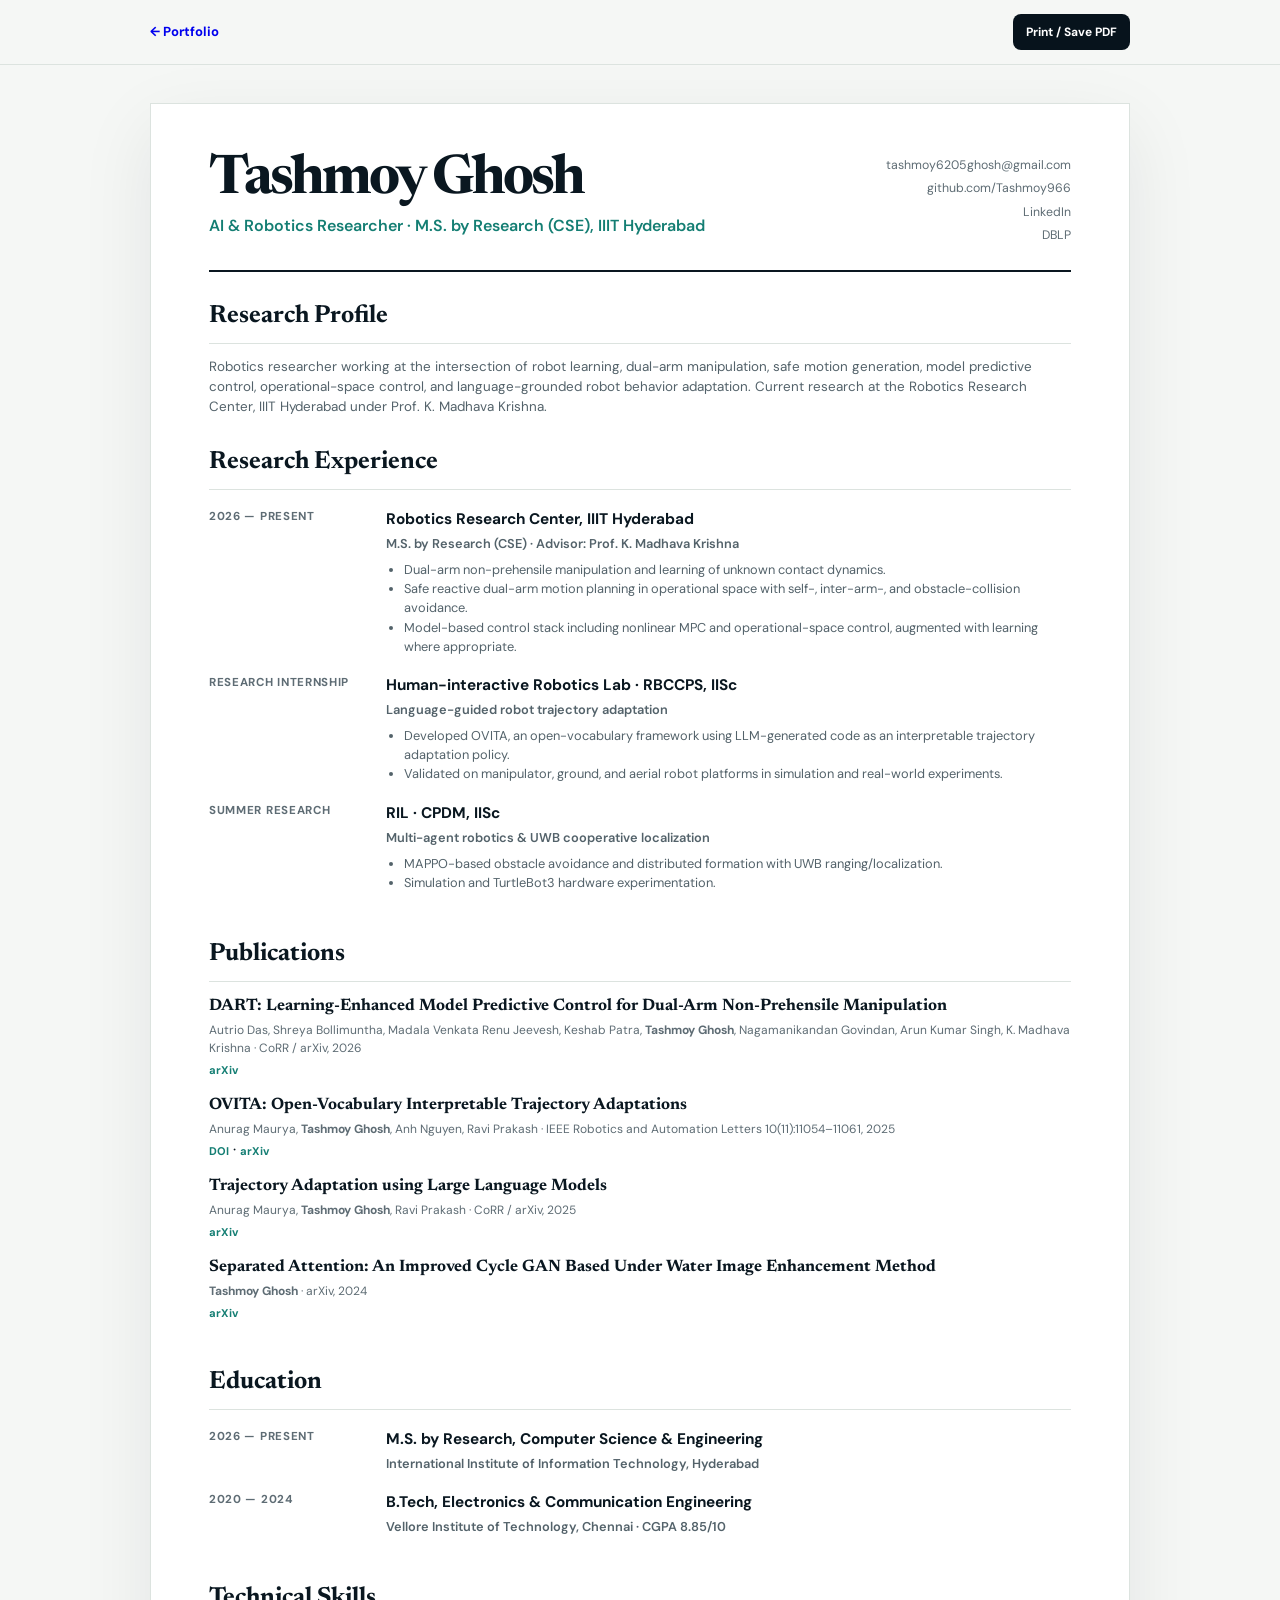
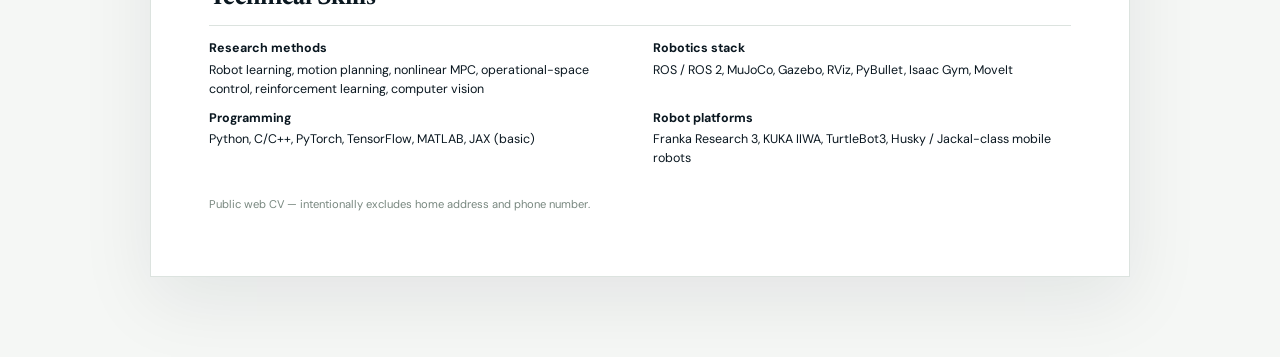
==== cv.html @ d4a2280a "Update portfolio" ====
<!doctype html><html lang="en"><head><meta charset="utf-8"><meta name="viewport" content="width=device-width,initial-scale=1"><meta name="robots" content="noindex"><title>CV | Tashmoy Ghosh</title><link rel="preconnect" href="https://fonts.googleapis.com"><link rel="preconnect" href="https://fonts.gstatic.com" crossorigin><link href="https://fonts.googleapis.com/css2?family=DM+Sans:wght@400;500;600;700&family=Newsreader:opsz,wght@6..72,500;6..72,600&display=swap" rel="stylesheet"><style>
:root{--ink:#0a1720;--muted:#5e6c74;--line:#dce3df;--accent:#147e73;--paper:#f5f7f5}*{box-sizing:border-box}body{margin:0;background:var(--paper);color:var(--ink);font-family:"DM Sans",sans-serif;line-height:1.5}.bar{position:sticky;top:0;background:rgba(245,247,245,.92);backdrop-filter:blur(12px);border-bottom:1px solid var(--line);z-index:5}.bar-inner{width:min(calc(100% - 32px),980px);height:64px;margin:auto;display:flex;align-items:center;justify-content:space-between}.bar a{text-decoration:none;font-size:.82rem;font-weight:700}.bar button{border:0;background:#07131c;color:white;border-radius:8px;padding:10px 13px;font:700 .75rem "DM Sans";cursor:pointer}.page{width:min(calc(100% - 32px),980px);margin:38px auto 80px;background:white;border:1px solid var(--line);padding:52px 58px;box-shadow:0 24px 70px rgba(10,23,32,.08)}header{display:grid;grid-template-columns:1fr auto;gap:25px;border-bottom:2px solid var(--ink);padding-bottom:25px}h1,h2{font-family:"Newsreader",serif}h1{font-size:3.4rem;letter-spacing:-.055em;margin:0;line-height:.9}.role{font-weight:600;color:var(--accent);margin-top:9px}.links{text-align:right;font-size:.77rem;display:grid;gap:5px}.links a{text-decoration:none;color:var(--muted)}section{padding:26px 0 0}h2{font-size:1.55rem;margin:0 0 13px;border-bottom:1px solid var(--line);padding-bottom:8px}.entry{display:grid;grid-template-columns:155px 1fr;gap:22px;margin:18px 0}.when{font-size:.72rem;color:var(--muted);font-weight:700;text-transform:uppercase;letter-spacing:.06em}.entry h3{font-size:.96rem;margin:0 0 3px}.meta{color:var(--accent);font-size:.77rem;font-weight:600;margin:0 0 6px}.entry p,.entry li{font-size:.8rem;color:#53626a}.entry p{margin:0}.entry ul{margin:7px 0 0;padding-left:18px}.pub{margin:14px 0}.pub h3{font-family:"Newsreader",serif;font-size:1.04rem;line-height:1.25;margin:0 0 4px}.pub p{font-size:.75rem;color:var(--muted);margin:0}.pub a{font-size:.7rem;color:var(--accent);font-weight:700;text-decoration:none}.grid{display:grid;grid-template-columns:1fr 1fr;gap:10px 26px}.grid div{font-size:.78rem}.grid strong{display:block;margin-bottom:3px}.note{font-size:.7rem;color:#78877f;margin-top:28px}@media(max-width:700px){.page{padding:32px 24px}.entry{grid-template-columns:1fr;gap:4px}.grid{grid-template-columns:1fr}header{grid-template-columns:1fr}.links{text-align:left}}@media print{body{background:white}.bar{display:none}.page{margin:0 auto;border:0;box-shadow:none;padding:20px 24px;width:100%}.note{display:none}section{break-inside:avoid}}
</style></head><body><div class="bar"><div class="bar-inner"><a href="index.html">← Portfolio</a><button onclick="window.print()">Print / Save PDF</button></div></div><main class="page"><header><div><h1>Tashmoy Ghosh</h1><div class="role">AI &amp; Robotics Researcher · M.S. by Research (CSE), IIIT Hyderabad</div></div><div class="links"><a href="mailto:tashmoy6205ghosh@gmail.com">tashmoy6205ghosh@gmail.com</a><a href="https://github.com/Tashmoy966">github.com/Tashmoy966</a><a href="https://www.linkedin.com/in/tashmoy-ghosh-81ab42217/">LinkedIn</a><a href="https://dblp.org/pid/375/3128">DBLP</a></div></header>
<section><h2>Research Profile</h2><p style="font-size:.84rem;color:#53626a;margin:0">Robotics researcher working at the intersection of robot learning, dual-arm manipulation, safe motion generation, model predictive control, operational-space control, and language-grounded robot behavior adaptation. Current research at the Robotics Research Center, IIIT Hyderabad under Prof. K. Madhava Krishna.</p></section>
<section><h2>Research Experience</h2><div class="entry"><div class="when">2026 — Present</div><div><h3>Robotics Research Center, IIIT Hyderabad</h3><p class="meta">M.S. by Research (CSE) · Advisor: Prof. K. Madhava Krishna</p><ul><li>Dual-arm non-prehensile manipulation and learning of unknown contact dynamics.</li><li>Safe reactive dual-arm motion planning in operational space with self-, inter-arm-, and obstacle-collision avoidance.</li><li>Model-based control stack including nonlinear MPC and operational-space control, augmented with learning where appropriate.</li></ul></div></div><div class="entry"><div class="when">Research internship</div><div><h3>Human-interactive Robotics Lab · RBCCPS, IISc</h3><p class="meta">Language-guided robot trajectory adaptation</p><ul><li>Developed OVITA, an open-vocabulary framework using LLM-generated code as an interpretable trajectory adaptation policy.</li><li>Validated on manipulator, ground, and aerial robot platforms in simulation and real-world experiments.</li></ul></div></div><div class="entry"><div class="when">Summer research</div><div><h3>RIL · CPDM, IISc</h3><p class="meta">Multi-agent robotics &amp; UWB cooperative localization</p><ul><li>MAPPO-based obstacle avoidance and distributed formation with UWB ranging/localization.</li><li>Simulation and TurtleBot3 hardware experimentation.</li></ul></div></div></section>
<section><h2>Publications</h2><div class="pub"><h3>DART: Learning-Enhanced Model Predictive Control for Dual-Arm Non-Prehensile Manipulation</h3><p>Autrio Das, Shreya Bollimuntha, Madala Venkata Renu Jeevesh, Keshab Patra, <strong>Tashmoy Ghosh</strong>, Nagamanikandan Govindan, Arun Kumar Singh, K. Madhava Krishna · CoRR / arXiv, 2026</p><a href="https://arxiv.org/abs/2604.17833">arXiv</a></div><div class="pub"><h3>OVITA: Open-Vocabulary Interpretable Trajectory Adaptations</h3><p>Anurag Maurya, <strong>Tashmoy Ghosh</strong>, Anh Nguyen, Ravi Prakash · IEEE Robotics and Automation Letters 10(11):11054–11061, 2025</p><a href="https://doi.org/10.1109/LRA.2025.3606309">DOI</a> · <a href="https://arxiv.org/abs/2508.17260">arXiv</a></div><div class="pub"><h3>Trajectory Adaptation using Large Language Models</h3><p>Anurag Maurya, <strong>Tashmoy Ghosh</strong>, Ravi Prakash · CoRR / arXiv, 2025</p><a href="https://arxiv.org/abs/2504.12755">arXiv</a></div><div class="pub"><h3>Separated Attention: An Improved Cycle GAN Based Under Water Image Enhancement Method</h3><p><strong>Tashmoy Ghosh</strong> · arXiv, 2024</p><a href="https://arxiv.org/abs/2404.07649">arXiv</a></div></section>
<section><h2>Education</h2><div class="entry"><div class="when">2026 — Present</div><div><h3>M.S. by Research, Computer Science &amp; Engineering</h3><p class="meta">International Institute of Information Technology, Hyderabad</p></div></div><div class="entry"><div class="when">2020 — 2024</div><div><h3>B.Tech, Electronics &amp; Communication Engineering</h3><p class="meta">Vellore Institute of Technology, Chennai · CGPA 8.85/10</p></div></div></section>
<section><h2>Technical Skills</h2><div class="grid"><div><strong>Research methods</strong>Robot learning, motion planning, nonlinear MPC, operational-space control, reinforcement learning, computer vision</div><div><strong>Robotics stack</strong>ROS / ROS 2, MuJoCo, Gazebo, RViz, PyBullet, Isaac Gym, MoveIt</div><div><strong>Programming</strong>Python, C/C++, PyTorch, TensorFlow, MATLAB, JAX (basic)</div><div><strong>Robot platforms</strong>Franka Research 3, KUKA IIWA, TurtleBot3, Husky / Jackal-class mobile robots</div></div></section><p class="note">Public web CV — intentionally excludes home address and phone number.</p></main></body></html>
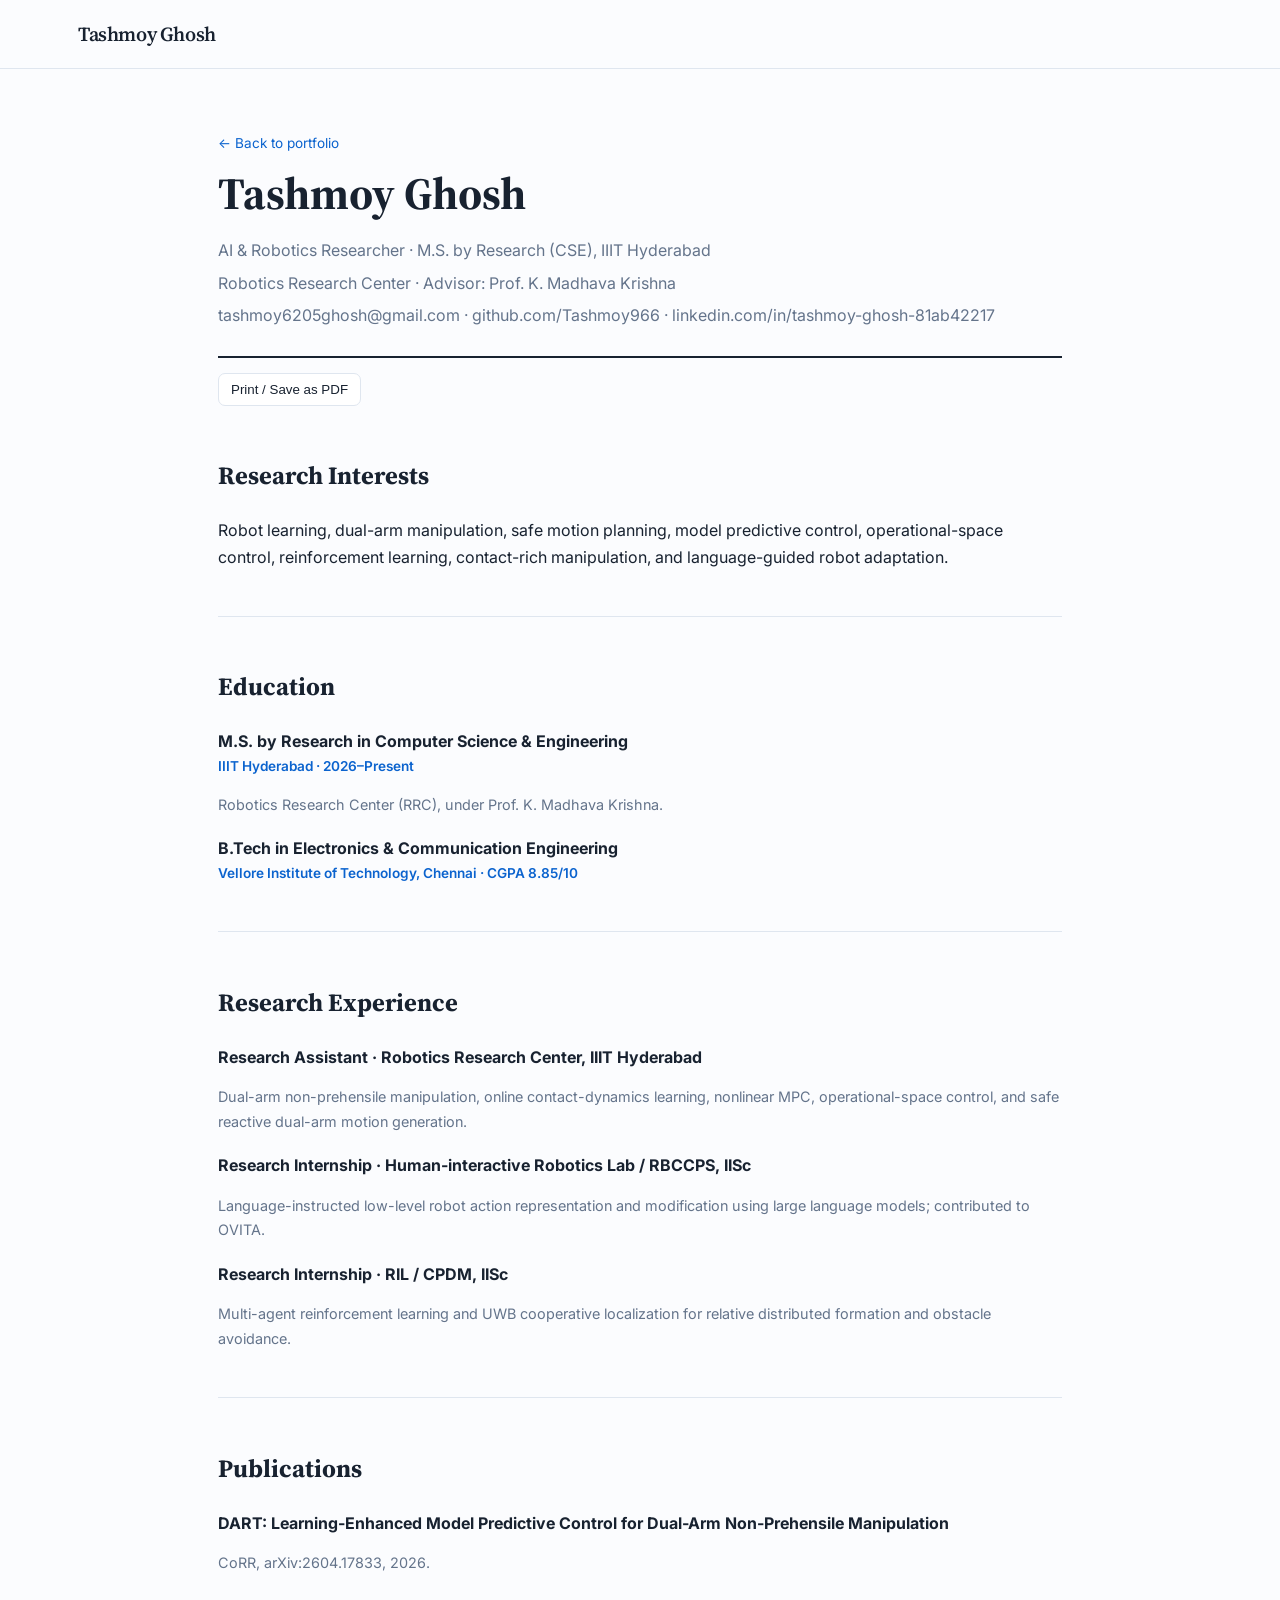
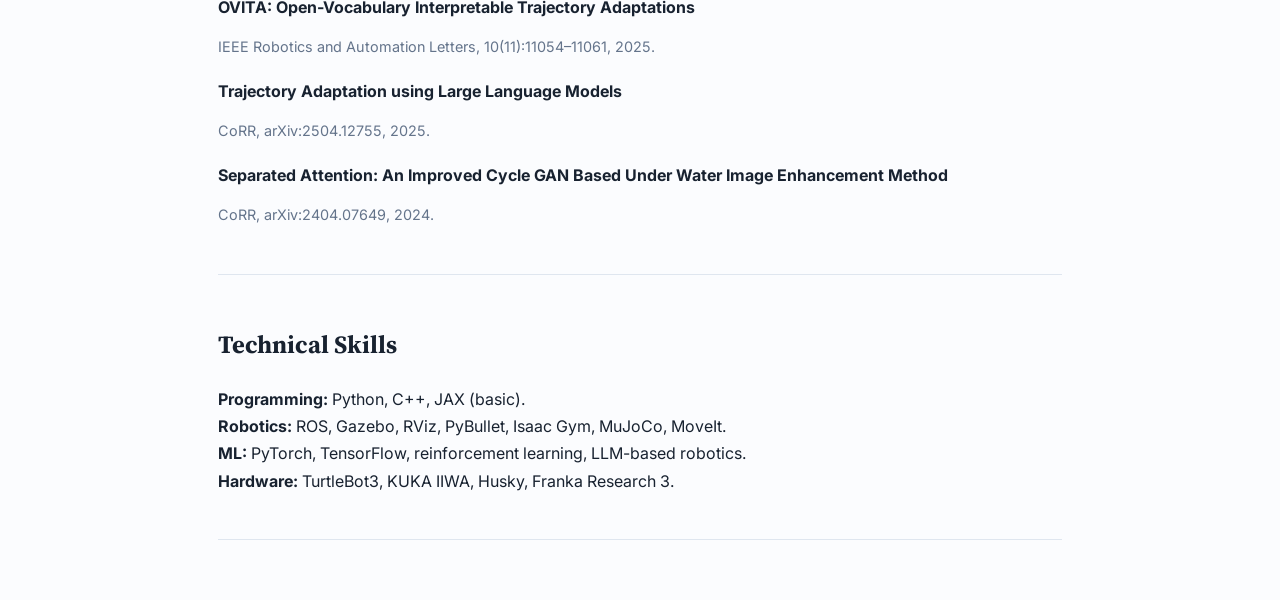
==== commit a1f461ec: "Redesign academic research portfolio" ====
--- a/cv.html
+++ b/cv.html
@@ -1,8 +1,8 @@
-<!doctype html><html lang="en"><head><meta charset="utf-8"><meta name="viewport" content="width=device-width,initial-scale=1"><meta name="robots" content="noindex"><title>CV | Tashmoy Ghosh</title><link rel="preconnect" href="https://fonts.googleapis.com"><link rel="preconnect" href="https://fonts.gstatic.com" crossorigin><link href="https://fonts.googleapis.com/css2?family=DM+Sans:wght@400;500;600;700&family=Newsreader:opsz,wght@6..72,500;6..72,600&display=swap" rel="stylesheet"><style>
-:root{--ink:#0a1720;--muted:#5e6c74;--line:#dce3df;--accent:#147e73;--paper:#f5f7f5}*{box-sizing:border-box}body{margin:0;background:var(--paper);color:var(--ink);font-family:"DM Sans",sans-serif;line-height:1.5}.bar{position:sticky;top:0;background:rgba(245,247,245,.92);backdrop-filter:blur(12px);border-bottom:1px solid var(--line);z-index:5}.bar-inner{width:min(calc(100% - 32px),980px);height:64px;margin:auto;display:flex;align-items:center;justify-content:space-between}.bar a{text-decoration:none;font-size:.82rem;font-weight:700}.bar button{border:0;background:#07131c;color:white;border-radius:8px;padding:10px 13px;font:700 .75rem "DM Sans";cursor:pointer}.page{width:min(calc(100% - 32px),980px);margin:38px auto 80px;background:white;border:1px solid var(--line);padding:52px 58px;box-shadow:0 24px 70px rgba(10,23,32,.08)}header{display:grid;grid-template-columns:1fr auto;gap:25px;border-bottom:2px solid var(--ink);padding-bottom:25px}h1,h2{font-family:"Newsreader",serif}h1{font-size:3.4rem;letter-spacing:-.055em;margin:0;line-height:.9}.role{font-weight:600;color:var(--accent);margin-top:9px}.links{text-align:right;font-size:.77rem;display:grid;gap:5px}.links a{text-decoration:none;color:var(--muted)}section{padding:26px 0 0}h2{font-size:1.55rem;margin:0 0 13px;border-bottom:1px solid var(--line);padding-bottom:8px}.entry{display:grid;grid-template-columns:155px 1fr;gap:22px;margin:18px 0}.when{font-size:.72rem;color:var(--muted);font-weight:700;text-transform:uppercase;letter-spacing:.06em}.entry h3{font-size:.96rem;margin:0 0 3px}.meta{color:var(--accent);font-size:.77rem;font-weight:600;margin:0 0 6px}.entry p,.entry li{font-size:.8rem;color:#53626a}.entry p{margin:0}.entry ul{margin:7px 0 0;padding-left:18px}.pub{margin:14px 0}.pub h3{font-family:"Newsreader",serif;font-size:1.04rem;line-height:1.25;margin:0 0 4px}.pub p{font-size:.75rem;color:var(--muted);margin:0}.pub a{font-size:.7rem;color:var(--accent);font-weight:700;text-decoration:none}.grid{display:grid;grid-template-columns:1fr 1fr;gap:10px 26px}.grid div{font-size:.78rem}.grid strong{display:block;margin-bottom:3px}.note{font-size:.7rem;color:#78877f;margin-top:28px}@media(max-width:700px){.page{padding:32px 24px}.entry{grid-template-columns:1fr;gap:4px}.grid{grid-template-columns:1fr}header{grid-template-columns:1fr}.links{text-align:left}}@media print{body{background:white}.bar{display:none}.page{margin:0 auto;border:0;box-shadow:none;padding:20px 24px;width:100%}.note{display:none}section{break-inside:avoid}}
-</style></head><body><div class="bar"><div class="bar-inner"><a href="index.html">← Portfolio</a><button onclick="window.print()">Print / Save PDF</button></div></div><main class="page"><header><div><h1>Tashmoy Ghosh</h1><div class="role">AI &amp; Robotics Researcher · M.S. by Research (CSE), IIIT Hyderabad</div></div><div class="links"><a href="mailto:tashmoy6205ghosh@gmail.com">tashmoy6205ghosh@gmail.com</a><a href="https://github.com/Tashmoy966">github.com/Tashmoy966</a><a href="https://www.linkedin.com/in/tashmoy-ghosh-81ab42217/">LinkedIn</a><a href="https://dblp.org/pid/375/3128">DBLP</a></div></header>
-<section><h2>Research Profile</h2><p style="font-size:.84rem;color:#53626a;margin:0">Robotics researcher working at the intersection of robot learning, dual-arm manipulation, safe motion generation, model predictive control, operational-space control, and language-grounded robot behavior adaptation. Current research at the Robotics Research Center, IIIT Hyderabad under Prof. K. Madhava Krishna.</p></section>
-<section><h2>Research Experience</h2><div class="entry"><div class="when">2026 — Present</div><div><h3>Robotics Research Center, IIIT Hyderabad</h3><p class="meta">M.S. by Research (CSE) · Advisor: Prof. K. Madhava Krishna</p><ul><li>Dual-arm non-prehensile manipulation and learning of unknown contact dynamics.</li><li>Safe reactive dual-arm motion planning in operational space with self-, inter-arm-, and obstacle-collision avoidance.</li><li>Model-based control stack including nonlinear MPC and operational-space control, augmented with learning where appropriate.</li></ul></div></div><div class="entry"><div class="when">Research internship</div><div><h3>Human-interactive Robotics Lab · RBCCPS, IISc</h3><p class="meta">Language-guided robot trajectory adaptation</p><ul><li>Developed OVITA, an open-vocabulary framework using LLM-generated code as an interpretable trajectory adaptation policy.</li><li>Validated on manipulator, ground, and aerial robot platforms in simulation and real-world experiments.</li></ul></div></div><div class="entry"><div class="when">Summer research</div><div><h3>RIL · CPDM, IISc</h3><p class="meta">Multi-agent robotics &amp; UWB cooperative localization</p><ul><li>MAPPO-based obstacle avoidance and distributed formation with UWB ranging/localization.</li><li>Simulation and TurtleBot3 hardware experimentation.</li></ul></div></div></section>
-<section><h2>Publications</h2><div class="pub"><h3>DART: Learning-Enhanced Model Predictive Control for Dual-Arm Non-Prehensile Manipulation</h3><p>Autrio Das, Shreya Bollimuntha, Madala Venkata Renu Jeevesh, Keshab Patra, <strong>Tashmoy Ghosh</strong>, Nagamanikandan Govindan, Arun Kumar Singh, K. Madhava Krishna · CoRR / arXiv, 2026</p><a href="https://arxiv.org/abs/2604.17833">arXiv</a></div><div class="pub"><h3>OVITA: Open-Vocabulary Interpretable Trajectory Adaptations</h3><p>Anurag Maurya, <strong>Tashmoy Ghosh</strong>, Anh Nguyen, Ravi Prakash · IEEE Robotics and Automation Letters 10(11):11054–11061, 2025</p><a href="https://doi.org/10.1109/LRA.2025.3606309">DOI</a> · <a href="https://arxiv.org/abs/2508.17260">arXiv</a></div><div class="pub"><h3>Trajectory Adaptation using Large Language Models</h3><p>Anurag Maurya, <strong>Tashmoy Ghosh</strong>, Ravi Prakash · CoRR / arXiv, 2025</p><a href="https://arxiv.org/abs/2504.12755">arXiv</a></div><div class="pub"><h3>Separated Attention: An Improved Cycle GAN Based Under Water Image Enhancement Method</h3><p><strong>Tashmoy Ghosh</strong> · arXiv, 2024</p><a href="https://arxiv.org/abs/2404.07649">arXiv</a></div></section>
-<section><h2>Education</h2><div class="entry"><div class="when">2026 — Present</div><div><h3>M.S. by Research, Computer Science &amp; Engineering</h3><p class="meta">International Institute of Information Technology, Hyderabad</p></div></div><div class="entry"><div class="when">2020 — 2024</div><div><h3>B.Tech, Electronics &amp; Communication Engineering</h3><p class="meta">Vellore Institute of Technology, Chennai · CGPA 8.85/10</p></div></div></section>
-<section><h2>Technical Skills</h2><div class="grid"><div><strong>Research methods</strong>Robot learning, motion planning, nonlinear MPC, operational-space control, reinforcement learning, computer vision</div><div><strong>Robotics stack</strong>ROS / ROS 2, MuJoCo, Gazebo, RViz, PyBullet, Isaac Gym, MoveIt</div><div><strong>Programming</strong>Python, C/C++, PyTorch, TensorFlow, MATLAB, JAX (basic)</div><div><strong>Robot platforms</strong>Franka Research 3, KUKA IIWA, TurtleBot3, Husky / Jackal-class mobile robots</div></div></section><p class="note">Public web CV — intentionally excludes home address and phone number.</p></main></body></html>
+<!doctype html><html lang="en" data-theme="light"><head><meta charset="utf-8"><meta name="viewport" content="width=device-width,initial-scale=1"><title>CV | Tashmoy Ghosh</title><link rel="preconnect" href="https://fonts.googleapis.com"><link rel="preconnect" href="https://fonts.gstatic.com" crossorigin><link href="https://fonts.googleapis.com/css2?family=Inter:wght@400;500;600;700&family=Source+Serif+4:opsz,wght@8..60,500;8..60,600&display=swap" rel="stylesheet"><link rel="stylesheet" href="styles.css"><style>
+.cv-page{max-width:900px;margin:auto;padding:60px 28px}.cv-page h1{font-family:var(--serif);font-size:2.8rem;margin:0}.cv-top{display:flex;justify-content:space-between;gap:20px;border-bottom:2px solid var(--text);padding-bottom:22px}.cv-top p{color:var(--muted);margin:5px 0}.cv-back{font-size:.85rem;color:var(--accent);text-decoration:none}.cv-section{padding:28px 0;border-bottom:1px solid var(--line)}.cv-section h2{font-family:var(--serif);font-size:1.55rem}.cv-item{margin:18px 0}.cv-item h3{margin:0;font-size:1rem}.cv-item .meta{font-size:.85rem;color:var(--accent);font-weight:600}.cv-item p,.cv-item li{font-size:.9rem;color:var(--muted)}.cv-actions{margin-top:15px}.cv-actions button{border:1px solid var(--line);background:var(--surface);color:var(--text);padding:8px 12px;border-radius:7px;cursor:pointer}@media print{.topbar,.cv-back,.cv-actions{display:none}.cv-page{padding:0}.cv-section{break-inside:avoid}body{background:white;color:#111}}
+</style></head><body><header class="topbar"><div class="topbar-inner"><a class="wordmark" href="index.html">Tashmoy Ghosh</a></div></header><main class="cv-page"><a class="cv-back" href="index.html">← Back to portfolio</a><div class="cv-top"><div><h1>Tashmoy Ghosh</h1><p>AI &amp; Robotics Researcher · M.S. by Research (CSE), IIIT Hyderabad</p><p>Robotics Research Center · Advisor: Prof. K. Madhava Krishna</p><p>tashmoy6205ghosh@gmail.com · github.com/Tashmoy966 · linkedin.com/in/tashmoy-ghosh-81ab42217</p></div></div><div class="cv-actions"><button onclick="window.print()">Print / Save as PDF</button></div>
+<section class="cv-section"><h2>Research Interests</h2><p>Robot learning, dual-arm manipulation, safe motion planning, model predictive control, operational-space control, reinforcement learning, contact-rich manipulation, and language-guided robot adaptation.</p></section>
+<section class="cv-section"><h2>Education</h2><div class="cv-item"><h3>M.S. by Research in Computer Science &amp; Engineering</h3><div class="meta">IIIT Hyderabad · 2026–Present</div><p>Robotics Research Center (RRC), under Prof. K. Madhava Krishna.</p></div><div class="cv-item"><h3>B.Tech in Electronics &amp; Communication Engineering</h3><div class="meta">Vellore Institute of Technology, Chennai · CGPA 8.85/10</div></div></section>
+<section class="cv-section"><h2>Research Experience</h2><div class="cv-item"><h3>Research Assistant · Robotics Research Center, IIIT Hyderabad</h3><p>Dual-arm non-prehensile manipulation, online contact-dynamics learning, nonlinear MPC, operational-space control, and safe reactive dual-arm motion generation.</p></div><div class="cv-item"><h3>Research Internship · Human-interactive Robotics Lab / RBCCPS, IISc</h3><p>Language-instructed low-level robot action representation and modification using large language models; contributed to OVITA.</p></div><div class="cv-item"><h3>Research Internship · RIL / CPDM, IISc</h3><p>Multi-agent reinforcement learning and UWB cooperative localization for relative distributed formation and obstacle avoidance.</p></div></section>
+<section class="cv-section"><h2>Publications</h2><div class="cv-item"><h3>DART: Learning-Enhanced Model Predictive Control for Dual-Arm Non-Prehensile Manipulation</h3><p>CoRR, arXiv:2604.17833, 2026.</p></div><div class="cv-item"><h3>OVITA: Open-Vocabulary Interpretable Trajectory Adaptations</h3><p>IEEE Robotics and Automation Letters, 10(11):11054–11061, 2025.</p></div><div class="cv-item"><h3>Trajectory Adaptation using Large Language Models</h3><p>CoRR, arXiv:2504.12755, 2025.</p></div><div class="cv-item"><h3>Separated Attention: An Improved Cycle GAN Based Under Water Image Enhancement Method</h3><p>CoRR, arXiv:2404.07649, 2024.</p></div></section>
+<section class="cv-section"><h2>Technical Skills</h2><p><strong>Programming:</strong> Python, C++, JAX (basic).<br><strong>Robotics:</strong> ROS, Gazebo, RViz, PyBullet, Isaac Gym, MuJoCo, MoveIt.<br><strong>ML:</strong> PyTorch, TensorFlow, reinforcement learning, LLM-based robotics.<br><strong>Hardware:</strong> TurtleBot3, KUKA IIWA, Husky, Franka Research 3.</p></section></main></body></html>
--- a/styles.css
+++ b/styles.css
@@ -0,0 +1,22 @@
+:root{
+  --bg:#fbfcfe;--surface:#ffffff;--surface-2:#f4f7fb;--text:#182230;--muted:#64748b;--line:#dfe6ef;
+  --accent:#0b63ce;--accent-2:#0f7f7a;--accent-soft:#eaf3ff;--shadow:0 12px 36px rgba(15,23,42,.08);
+  --serif:"Source Serif 4", Georgia, serif;--sans:"Inter",system-ui,-apple-system,BlinkMacSystemFont,"Segoe UI",sans-serif;
+}
+html[data-theme="dark"]{
+  --bg:#0c1118;--surface:#121923;--surface-2:#17212d;--text:#e7edf5;--muted:#9cafc4;--line:#263445;
+  --accent:#6aa9ff;--accent-2:#63c8bd;--accent-soft:#132842;--shadow:0 12px 36px rgba(0,0,0,.28);
+}
+*{box-sizing:border-box}html{scroll-behavior:smooth}body{margin:0;background:var(--bg);color:var(--text);font-family:var(--sans);line-height:1.7;transition:background .25s,color .25s}a{color:inherit}.skip-link{position:fixed;left:16px;top:-60px;z-index:9999;background:var(--text);color:var(--bg);padding:10px 14px;border-radius:8px}.skip-link:focus{top:12px}
+.topbar{position:sticky;top:0;z-index:100;background:color-mix(in srgb,var(--bg) 88%,transparent);backdrop-filter:blur(16px);border-bottom:1px solid var(--line)}.topbar-inner{max-width:1180px;margin:auto;height:68px;padding:0 28px;display:flex;align-items:center}.wordmark{text-decoration:none;font-family:var(--serif);font-size:1.25rem;font-weight:600;letter-spacing:-.02em}.desktop-nav{margin-left:auto;display:flex;gap:26px}.desktop-nav a{text-decoration:none;font-size:.88rem;color:var(--muted);font-weight:600}.desktop-nav a:hover{color:var(--accent)}.theme-toggle{margin-left:22px;width:40px;height:40px;border:1px solid var(--line);background:var(--surface);color:var(--text);border-radius:50%;cursor:pointer;font-size:1rem}.moon{display:none}html[data-theme="dark"] .sun{display:none}html[data-theme="dark"] .moon{display:inline}
+.page-shell{max-width:1180px;margin:auto;padding:0 28px;display:grid;grid-template-columns:255px minmax(0,1fr);gap:64px}.profile-sidebar{padding-top:68px}.profile-sticky{position:sticky;top:104px}.profile-photo{width:174px;height:174px;object-fit:cover;border-radius:50%;display:block;border:5px solid var(--surface);box-shadow:var(--shadow)}.profile-sidebar h1{font-family:var(--serif);font-size:1.8rem;line-height:1.1;margin:24px 0 6px}.role{font-weight:600;margin:0 0 15px;color:var(--accent)}.affiliation,.advisor{font-size:.9rem;color:var(--muted);margin:0 0 14px}.profile-links{display:flex;flex-direction:column;gap:6px;margin:20px 0}.profile-links a{font-size:.9rem;text-decoration:none;color:var(--muted)}.profile-links a:hover{color:var(--accent)}.cv-button{display:inline-flex;text-decoration:none;border:1px solid var(--line);background:var(--surface);padding:9px 15px;border-radius:8px;font-size:.88rem;font-weight:700}.cv-button:hover{border-color:var(--accent);color:var(--accent)}
+.main-content{min-width:0}.section-block{padding:72px 0;border-bottom:1px solid var(--line)}.intro{padding-top:74px}.eyebrow{text-transform:uppercase;letter-spacing:.14em;font-size:.72rem;font-weight:700;color:var(--accent);margin:0 0 12px}.intro h2{font-family:var(--serif);font-size:clamp(2.1rem,4vw,3.55rem);line-height:1.08;letter-spacing:-.035em;margin:0 0 25px;max-width:850px}.intro h2 em{font-weight:500;color:var(--accent);font-style:normal}.lead{font-size:1.16rem;max-width:820px}.intro>p:not(.eyebrow){color:var(--muted)}.intro strong{color:var(--text)}.research-tags,.chips{display:flex;flex-wrap:wrap;gap:8px;margin-top:22px}.research-tags span,.chips span{font-size:.75rem;border:1px solid var(--line);background:var(--surface);padding:5px 9px;border-radius:999px;color:var(--muted)}
+.section-heading{display:flex;align-items:end;justify-content:space-between;gap:20px;margin-bottom:28px}.section-heading.compact{margin-bottom:16px}.section-heading h2,.contact h2{font-family:var(--serif);font-size:2.15rem;line-height:1.1;letter-spacing:-.025em;margin:0}.text-link{font-size:.85rem;color:var(--accent);text-decoration:none}.alfolio-note{font-size:.75rem;color:var(--muted)}
+.news-list{border-top:1px solid var(--line)}.news-list article{display:grid;grid-template-columns:86px 1fr;gap:20px;padding:14px 0;border-bottom:1px solid var(--line)}.news-list time{font-size:.8rem;font-weight:700;color:var(--accent)}.news-list p{margin:0;color:var(--muted);font-size:.92rem}.news-list strong{color:var(--text)}
+.research-grid{display:grid;grid-template-columns:1fr 1fr;gap:16px}.research-card{position:relative;border:1px solid var(--line);background:var(--surface);padding:24px;border-radius:12px;transition:.2s}.research-card:hover{transform:translateY(-3px);box-shadow:var(--shadow);border-color:color-mix(in srgb,var(--accent) 45%,var(--line))}.research-card .num{font-size:.72rem;color:var(--accent);font-weight:700}.research-card h3{font-family:var(--serif);font-size:1.35rem;margin:10px 0 8px}.research-card p{margin:0;color:var(--muted);font-size:.92rem}
+.publication-list{display:flex;flex-direction:column}.publication{display:grid;grid-template-columns:72px 1fr;gap:24px;padding:26px 0;border-top:1px solid var(--line)}.publication:last-child{border-bottom:1px solid var(--line)}.pub-year{font-size:.8rem;font-weight:700;color:var(--muted);padding-top:4px}.pub-body h3{font-family:var(--serif);font-size:1.27rem;line-height:1.35;margin:6px 0 7px}.authors,.venue,.pub-summary{font-size:.88rem;margin:5px 0;color:var(--muted)}.authors strong{color:var(--text)}.pub-summary{margin-top:12px}.pub-badge{display:inline-flex;background:var(--accent-soft);color:var(--accent);font-size:.68rem;font-weight:700;padding:4px 8px;border-radius:999px;text-transform:uppercase;letter-spacing:.05em}.pub-actions{display:flex;gap:8px;margin-top:13px}.pub-actions a{font-size:.75rem;font-weight:700;text-decoration:none;border:1px solid var(--line);padding:5px 9px;border-radius:6px;background:var(--surface)}.pub-actions a:hover{color:var(--accent);border-color:var(--accent)}.featured-pub{background:linear-gradient(90deg,transparent,var(--surface-2),transparent)}
+.project-grid{display:grid;grid-template-columns:1fr 1fr;gap:18px}.project-card{border:1px solid var(--line);background:var(--surface);border-radius:14px;overflow:hidden;transition:.2s}.project-primary{grid-column:1/-1;display:grid;grid-template-columns:1fr 1.15fr}.project-card:hover{transform:translateY(-3px);box-shadow:var(--shadow)}.project-art{min-height:180px;background:var(--surface-2);position:relative;overflow:hidden;color:var(--accent)}.project-content{padding:22px}.project-content h3{font-family:var(--serif);font-size:1.35rem;margin:6px 0 8px}.project-content p{color:var(--muted);font-size:.9rem}.project-meta{font-size:.68rem!important;text-transform:uppercase;letter-spacing:.1em;font-weight:700;color:var(--accent)!important}.art-dual{min-height:250px;background:radial-gradient(circle at 50% 40%,var(--accent-soft),var(--surface-2) 66%)}.art-dual .tray{position:absolute;width:46%;height:8px;border-radius:6px;background:currentColor;left:27%;top:57%;transform:rotate(-4deg)}.art-dual .object{position:absolute;width:34px;height:34px;border:3px solid currentColor;border-radius:7px;left:48%;top:40%;transform:rotate(8deg)}.art-dual .arm{position:absolute;width:74px;height:10px;border-radius:10px;background:currentColor;top:53%}.art-dual .a1{left:10%;transform:rotate(22deg)}.art-dual .a2{right:10%;transform:rotate(-30deg)}.art-language{padding:24px}.art-language .bubble{display:inline-block;background:var(--surface);border:1px solid var(--line);border-radius:12px;padding:8px 12px;font-size:.8rem;color:var(--text)}.art-language svg{display:block;width:100%;height:105px;margin-top:6px}.art-multi span{position:absolute;width:28px;height:28px;border:3px solid currentColor;border-radius:50%}.art-multi span:nth-child(1){left:18%;top:26%}.art-multi span:nth-child(2){right:20%;top:28%}.art-multi span:nth-child(3){left:25%;bottom:20%}.art-multi span:nth-child(4){right:26%;bottom:18%}.art-multi:after,.art-multi:before{content:"";position:absolute;left:25%;right:25%;height:1px;background:currentColor;opacity:.4}.art-multi:after{top:50%;transform:rotate(25deg)}.art-multi:before{top:50%;transform:rotate(-25deg)}
+.timeline{border-top:1px solid var(--line)}.timeline article{display:grid;grid-template-columns:150px 1fr;gap:25px;padding:23px 0;border-bottom:1px solid var(--line)}.timeline-date{font-size:.77rem;color:var(--muted);font-weight:700}.timeline h3{font-family:var(--serif);font-size:1.18rem;margin:0 0 3px}.timeline-org{font-weight:600!important;color:var(--accent)!important}.timeline p{font-size:.9rem;color:var(--muted);margin:4px 0}.skills-columns{display:grid;grid-template-columns:1fr 1fr;gap:12px}.skills-columns>div{padding:18px;border-left:2px solid var(--line)}.skills-columns h3{font-size:.8rem;margin:0 0 6px;text-transform:uppercase;letter-spacing:.08em}.skills-columns p{margin:0;color:var(--muted);font-size:.9rem}.contact{padding-bottom:80px}.contact h2{font-size:2.7rem;max-width:690px}.contact>p:not(.eyebrow){color:var(--muted);max-width:650px}.primary-button{display:inline-flex;margin-top:12px;background:var(--accent);color:white;text-decoration:none;font-weight:700;font-size:.88rem;padding:11px 17px;border-radius:8px}footer{padding:26px 0 90px;color:var(--muted);font-size:.76rem;display:flex;justify-content:space-between;gap:20px}.footer-note{text-align:right}.mobile-nav{display:none}
+@media(max-width:900px){.page-shell{grid-template-columns:1fr;gap:0}.profile-sidebar{padding-top:44px}.profile-sticky{position:static;display:grid;grid-template-columns:120px 1fr;column-gap:22px;align-items:start}.profile-photo{width:120px;height:120px;grid-row:1/5}.profile-sidebar h1{margin:5px 0 3px}.profile-links{grid-column:2;flex-direction:row;flex-wrap:wrap;margin:8px 0}.cv-button{grid-column:2;width:max-content}.advisor{grid-column:2}.desktop-nav{display:none}.intro{padding-top:55px}.project-primary{grid-template-columns:1fr}.footer-note{display:none}}
+@media(max-width:650px){.topbar-inner,.page-shell{padding-left:18px;padding-right:18px}.wordmark{font-size:1.08rem}.profile-sticky{grid-template-columns:90px 1fr;column-gap:16px}.profile-photo{width:90px;height:90px;border-width:3px}.profile-sidebar h1{font-size:1.5rem}.affiliation,.advisor{font-size:.8rem}.profile-links a{font-size:.78rem}.section-block{padding:54px 0}.intro h2{font-size:2.35rem}.research-grid,.project-grid,.skills-columns{grid-template-columns:1fr}.publication{grid-template-columns:46px 1fr;gap:12px}.timeline article{grid-template-columns:1fr;gap:5px}.contact h2{font-size:2.15rem}footer{padding-bottom:90px}.mobile-nav{display:flex;position:fixed;z-index:90;left:12px;right:12px;bottom:12px;background:color-mix(in srgb,var(--surface) 92%,transparent);backdrop-filter:blur(15px);border:1px solid var(--line);border-radius:14px;justify-content:space-around;padding:10px;box-shadow:var(--shadow)}.mobile-nav a{text-decoration:none;font-size:.72rem;font-weight:700;color:var(--muted)}}
+@media(prefers-reduced-motion:reduce){html{scroll-behavior:auto}.research-card,.project-card{transition:none}}
